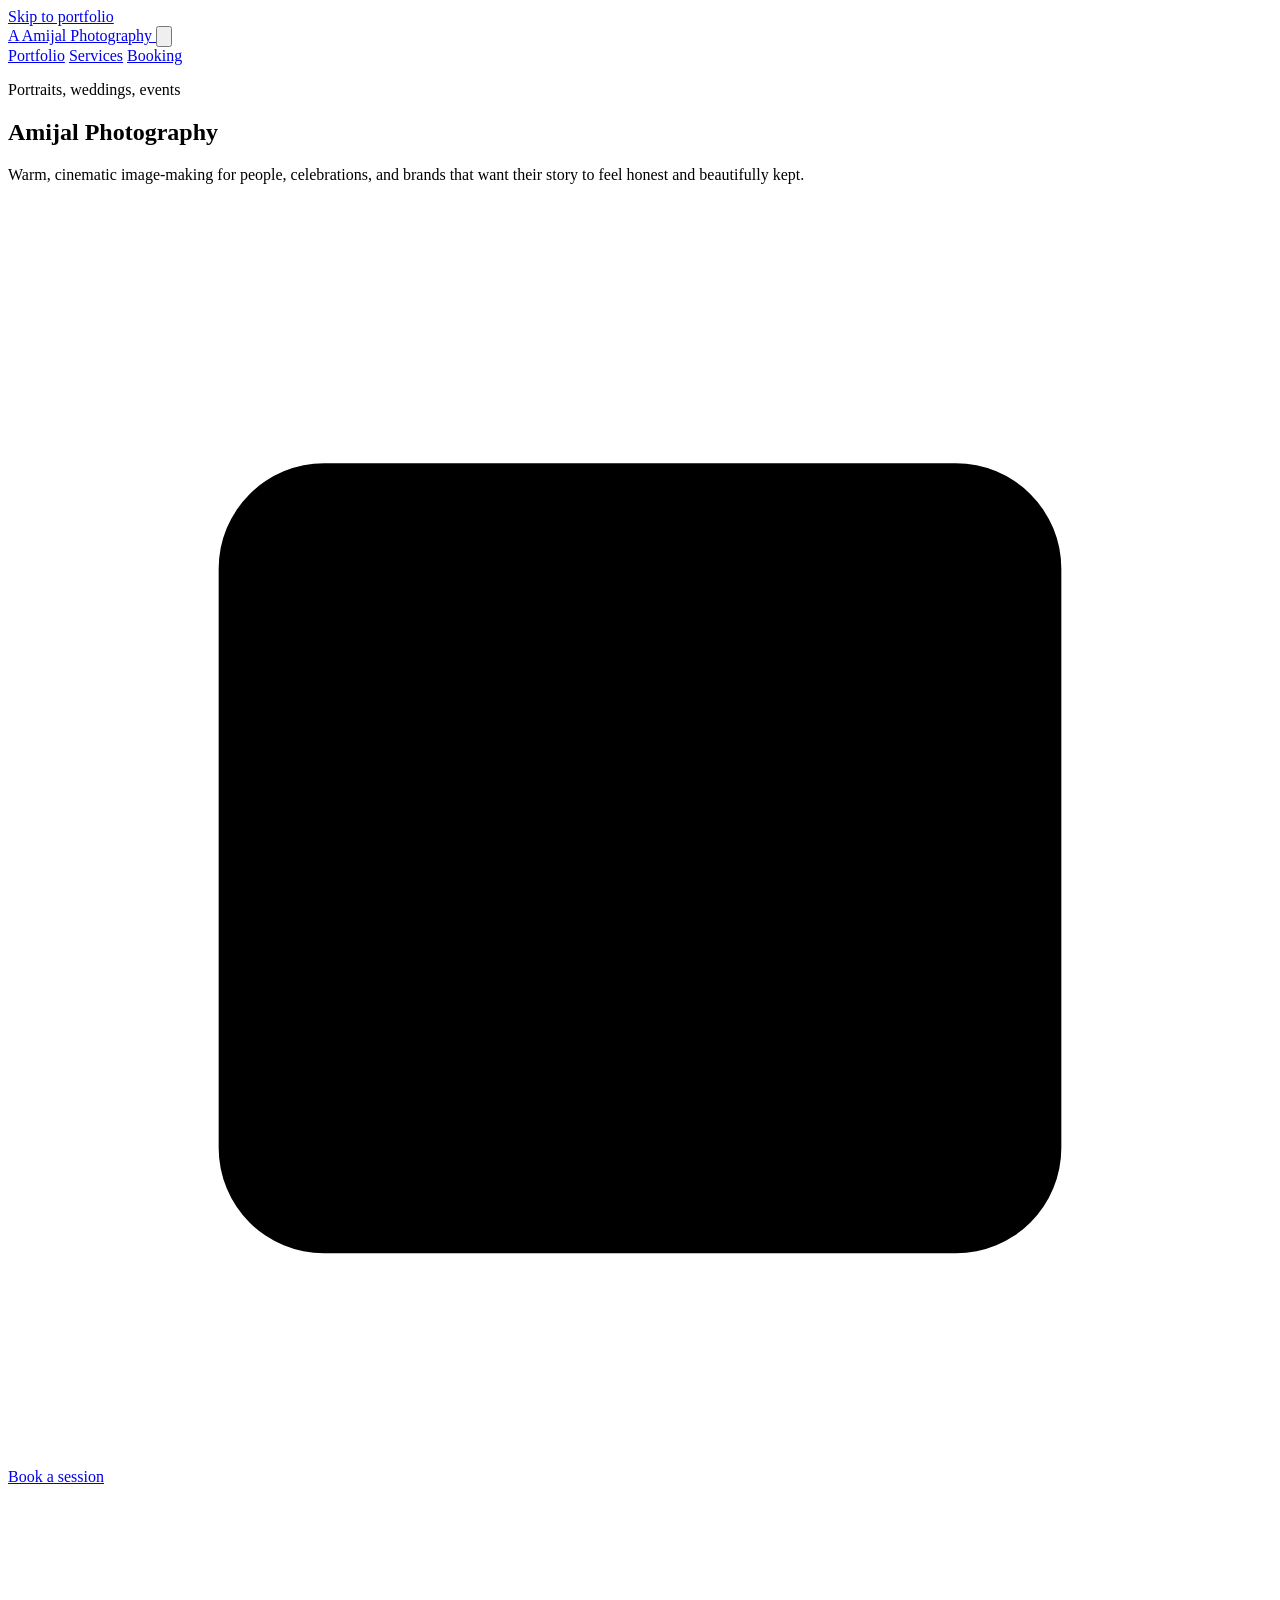
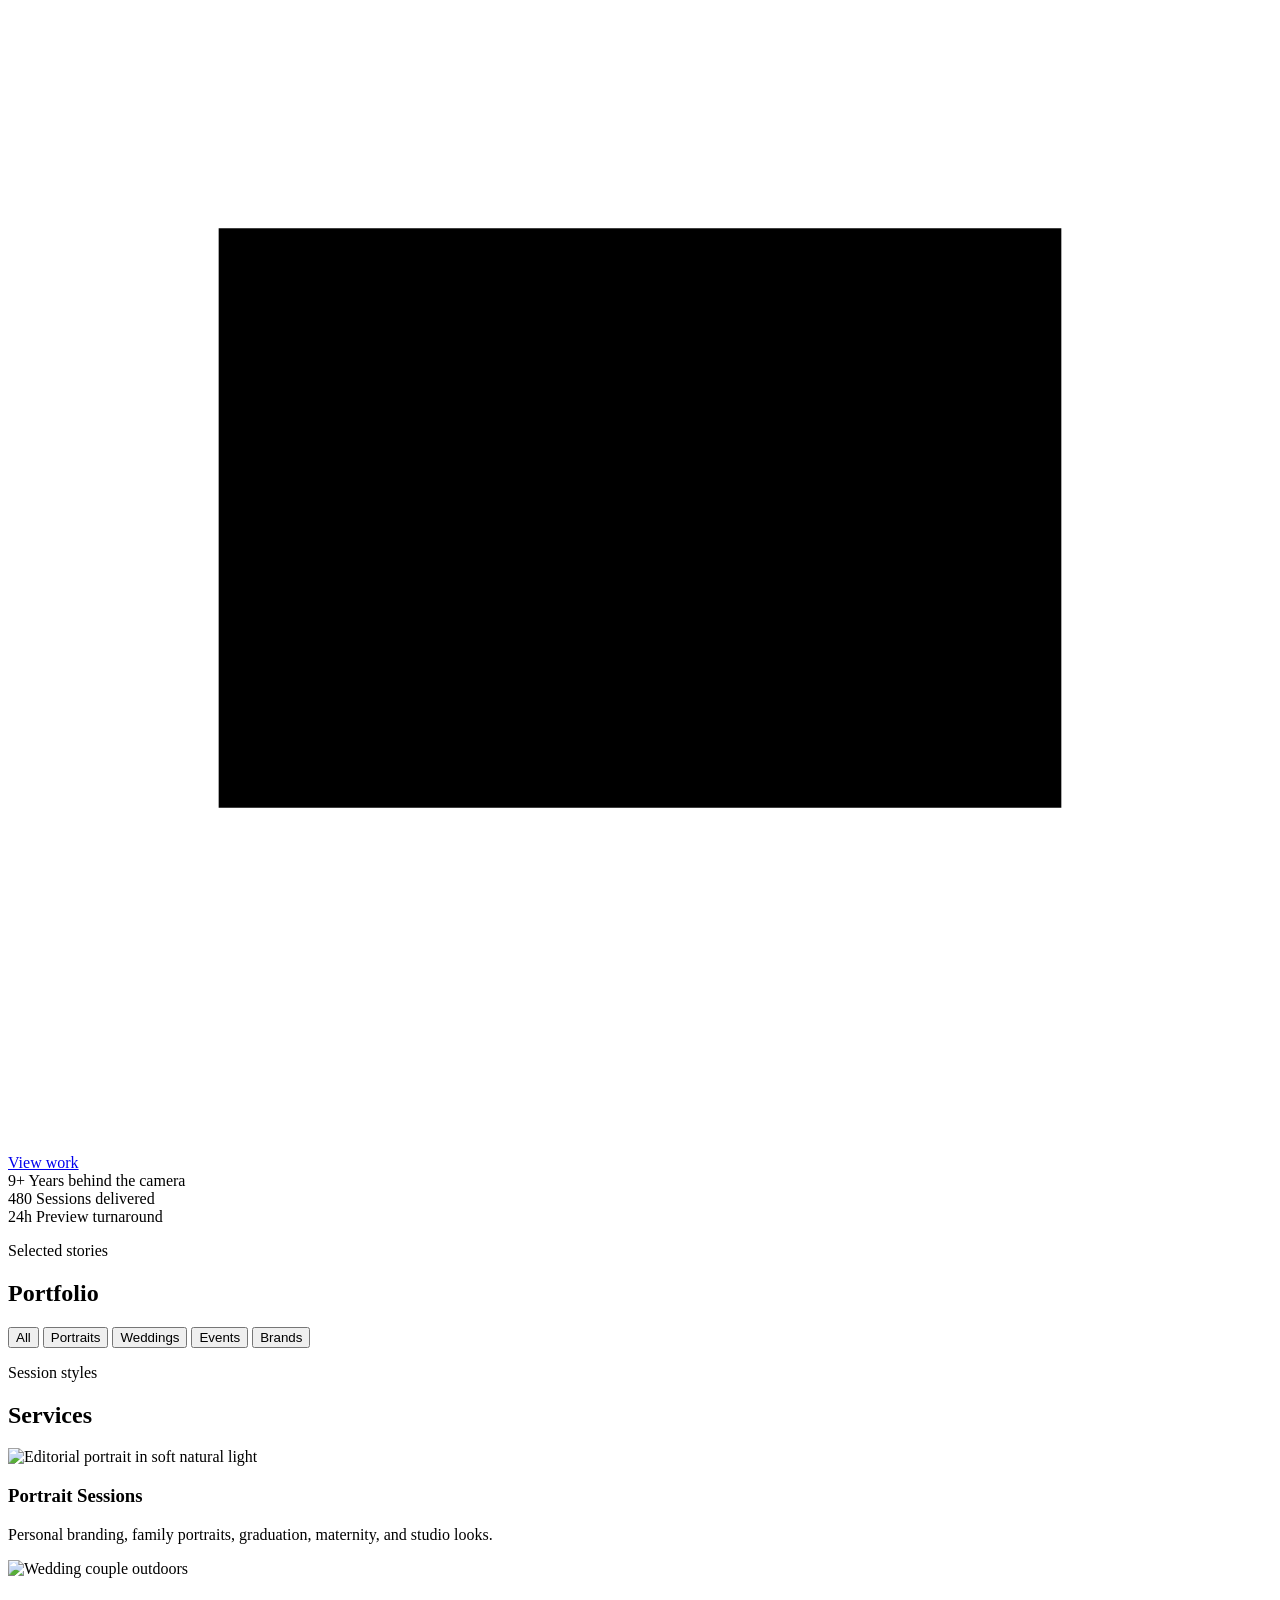
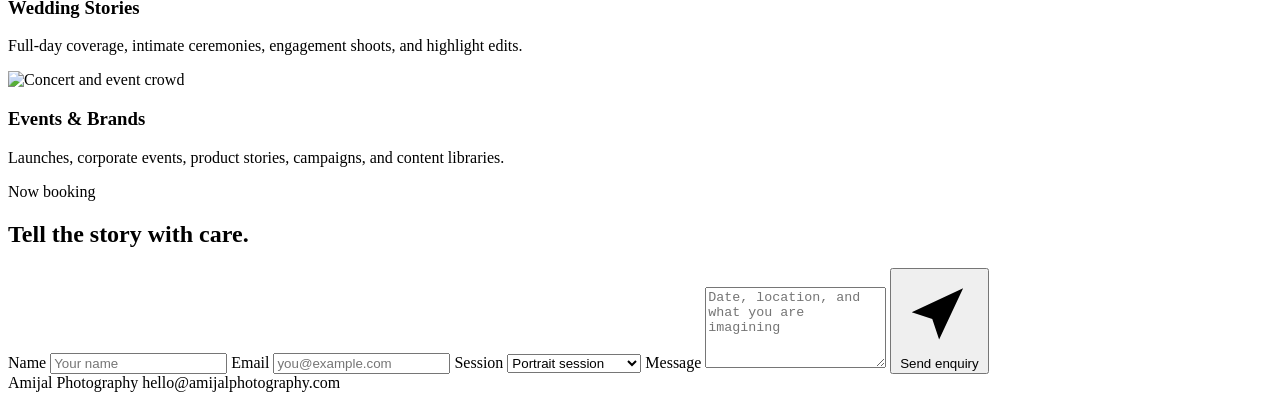
==== index.html @ fcd5b24d "Add photography website HTML" ====
<!doctype html>
<html lang="en">
  <head>
    <meta charset="utf-8">
    <meta name="viewport" content="width=device-width, initial-scale=1">
    <title>Amijal Photography</title>
    <meta
      name="description"
      content="Amijal Photography captures portraits, weddings, events, and brand stories with warm editorial style."
    >
    <link rel="stylesheet" href="styles.css">
  </head>
  <body>
    <a class="skip-link" href="#portfolio">Skip to portfolio</a>

    <header class="site-header" aria-label="Site header">
      <a class="brand" href="#" aria-label="Amijal Photography home">
        <span class="brand-mark" aria-hidden="true">A</span>
        <span>Amijal Photography</span>
      </a>

      <button class="nav-toggle" type="button" aria-label="Open navigation" aria-expanded="false">
        <svg viewBox="0 0 24 24" aria-hidden="true">
          <path d="M4 7h16M4 12h16M4 17h16"></path>
        </svg>
      </button>

      <nav class="nav-links" aria-label="Primary navigation">
        <a href="#portfolio">Portfolio</a>
        <a href="#services">Services</a>
        <a href="#booking">Booking</a>
      </nav>
    </header>

    <main>
      <section class="hero" aria-label="Amijal Photography">
        <div class="hero-media" aria-hidden="true"></div>
        <div class="hero-content">
          <p class="eyebrow">Portraits, weddings, events</p>
          <h1>Amijal Photography</h1>
          <p>
            Warm, cinematic image-making for people, celebrations, and brands
            that want their story to feel honest and beautifully kept.
          </p>
          <div class="hero-actions">
            <a class="button primary" href="#booking">
              <svg viewBox="0 0 24 24" aria-hidden="true">
                <path d="M8 7V3m8 4V3M5 11h14M6 5h12a2 2 0 0 1 2 2v11a2 2 0 0 1-2 2H6a2 2 0 0 1-2-2V7a2 2 0 0 1 2-2Z"></path>
              </svg>
              Book a session
            </a>
            <a class="button ghost" href="#portfolio">
              <svg viewBox="0 0 24 24" aria-hidden="true">
                <path d="M4 6.5h16v11H4Z"></path>
                <path d="m7 15 3.3-3.3 2.2 2.2 2.1-2.6L18 15"></path>
              </svg>
              View work
            </a>
          </div>
        </div>
      </section>

      <section class="intro-band" aria-label="Studio highlights">
        <div class="intro-grid">
          <div>
            <span class="stat-value">9+</span>
            <span class="stat-label">Years behind the camera</span>
          </div>
          <div>
            <span class="stat-value">480</span>
            <span class="stat-label">Sessions delivered</span>
          </div>
          <div>
            <span class="stat-value">24h</span>
            <span class="stat-label">Preview turnaround</span>
          </div>
        </div>
      </section>

      <section class="portfolio-band" id="portfolio" aria-labelledby="portfolioTitle">
        <div class="section-heading">
          <p class="eyebrow">Selected stories</p>
          <h2 id="portfolioTitle">Portfolio</h2>
        </div>

        <div class="filter-bar" role="group" aria-label="Filter portfolio">
          <button class="filter-button active" type="button" data-filter="All">All</button>
          <button class="filter-button" type="button" data-filter="Portraits">Portraits</button>
          <button class="filter-button" type="button" data-filter="Weddings">Weddings</button>
          <button class="filter-button" type="button" data-filter="Events">Events</button>
          <button class="filter-button" type="button" data-filter="Brands">Brands</button>
        </div>

        <div class="gallery" id="gallery" aria-live="polite"></div>
      </section>

      <section class="services-band" id="services" aria-labelledby="servicesTitle">
        <div class="section-heading">
          <p class="eyebrow">Session styles</p>
          <h2 id="servicesTitle">Services</h2>
        </div>

        <div class="service-grid">
          <article class="service-card">
            <img
              src="https://images.unsplash.com/photo-1529626455594-4ff0802cfb7e?auto=format&fit=crop&w=900&q=85"
              alt="Editorial portrait in soft natural light"
            >
            <div>
              <h3>Portrait Sessions</h3>
              <p>Personal branding, family portraits, graduation, maternity, and studio looks.</p>
            </div>
          </article>
          <article class="service-card">
            <img
              src="https://images.unsplash.com/photo-1519741497674-611481863552?auto=format&fit=crop&w=900&q=85"
              alt="Wedding couple outdoors"
            >
            <div>
              <h3>Wedding Stories</h3>
              <p>Full-day coverage, intimate ceremonies, engagement shoots, and highlight edits.</p>
            </div>
          </article>
          <article class="service-card">
            <img
              src="https://images.unsplash.com/photo-1492684223066-81342ee5ff30?auto=format&fit=crop&w=900&q=85"
              alt="Concert and event crowd"
            >
            <div>
              <h3>Events & Brands</h3>
              <p>Launches, corporate events, product stories, campaigns, and content libraries.</p>
            </div>
          </article>
        </div>
      </section>

      <section class="booking-band" id="booking" aria-labelledby="bookingTitle">
        <div class="booking-layout">
          <div class="section-heading">
            <p class="eyebrow">Now booking</p>
            <h2 id="bookingTitle">Tell the story with care.</h2>
          </div>

          <form class="booking-form" aria-label="Booking enquiry">
            <label>
              <span>Name</span>
              <input type="text" name="name" autocomplete="name" placeholder="Your name">
            </label>
            <label>
              <span>Email</span>
              <input type="email" name="email" autocomplete="email" placeholder="you@example.com">
            </label>
            <label>
              <span>Session</span>
              <select name="session">
                <option>Portrait session</option>
                <option>Wedding coverage</option>
                <option>Event photography</option>
                <option>Brand story</option>
              </select>
            </label>
            <label>
              <span>Message</span>
              <textarea name="message" rows="5" placeholder="Date, location, and what you are imagining"></textarea>
            </label>
            <button class="button primary" type="submit">
              <svg viewBox="0 0 24 24" aria-hidden="true">
                <path d="m4 12 15-7-7 15-2-6Z"></path>
              </svg>
              Send enquiry
            </button>
          </form>
        </div>
      </section>
    </main>

    <footer class="site-footer">
      <span>Amijal Photography</span>
      <span>hello@amijalphotography.com</span>
    </footer>

    <dialog class="lightbox" id="lightbox" aria-label="Portfolio image preview">
      <button class="close-button" type="button" aria-label="Close preview">
        <svg viewBox="0 0 24 24" aria-hidden="true">
          <path d="M6 6l12 12M18 6 6 18"></path>
        </svg>
      </button>
      <img alt="">
      <div>
        <h3></h3>
        <p></p>
      </div>
    </dialog>

    <script src="script.js"></script>
  </body>
</html>
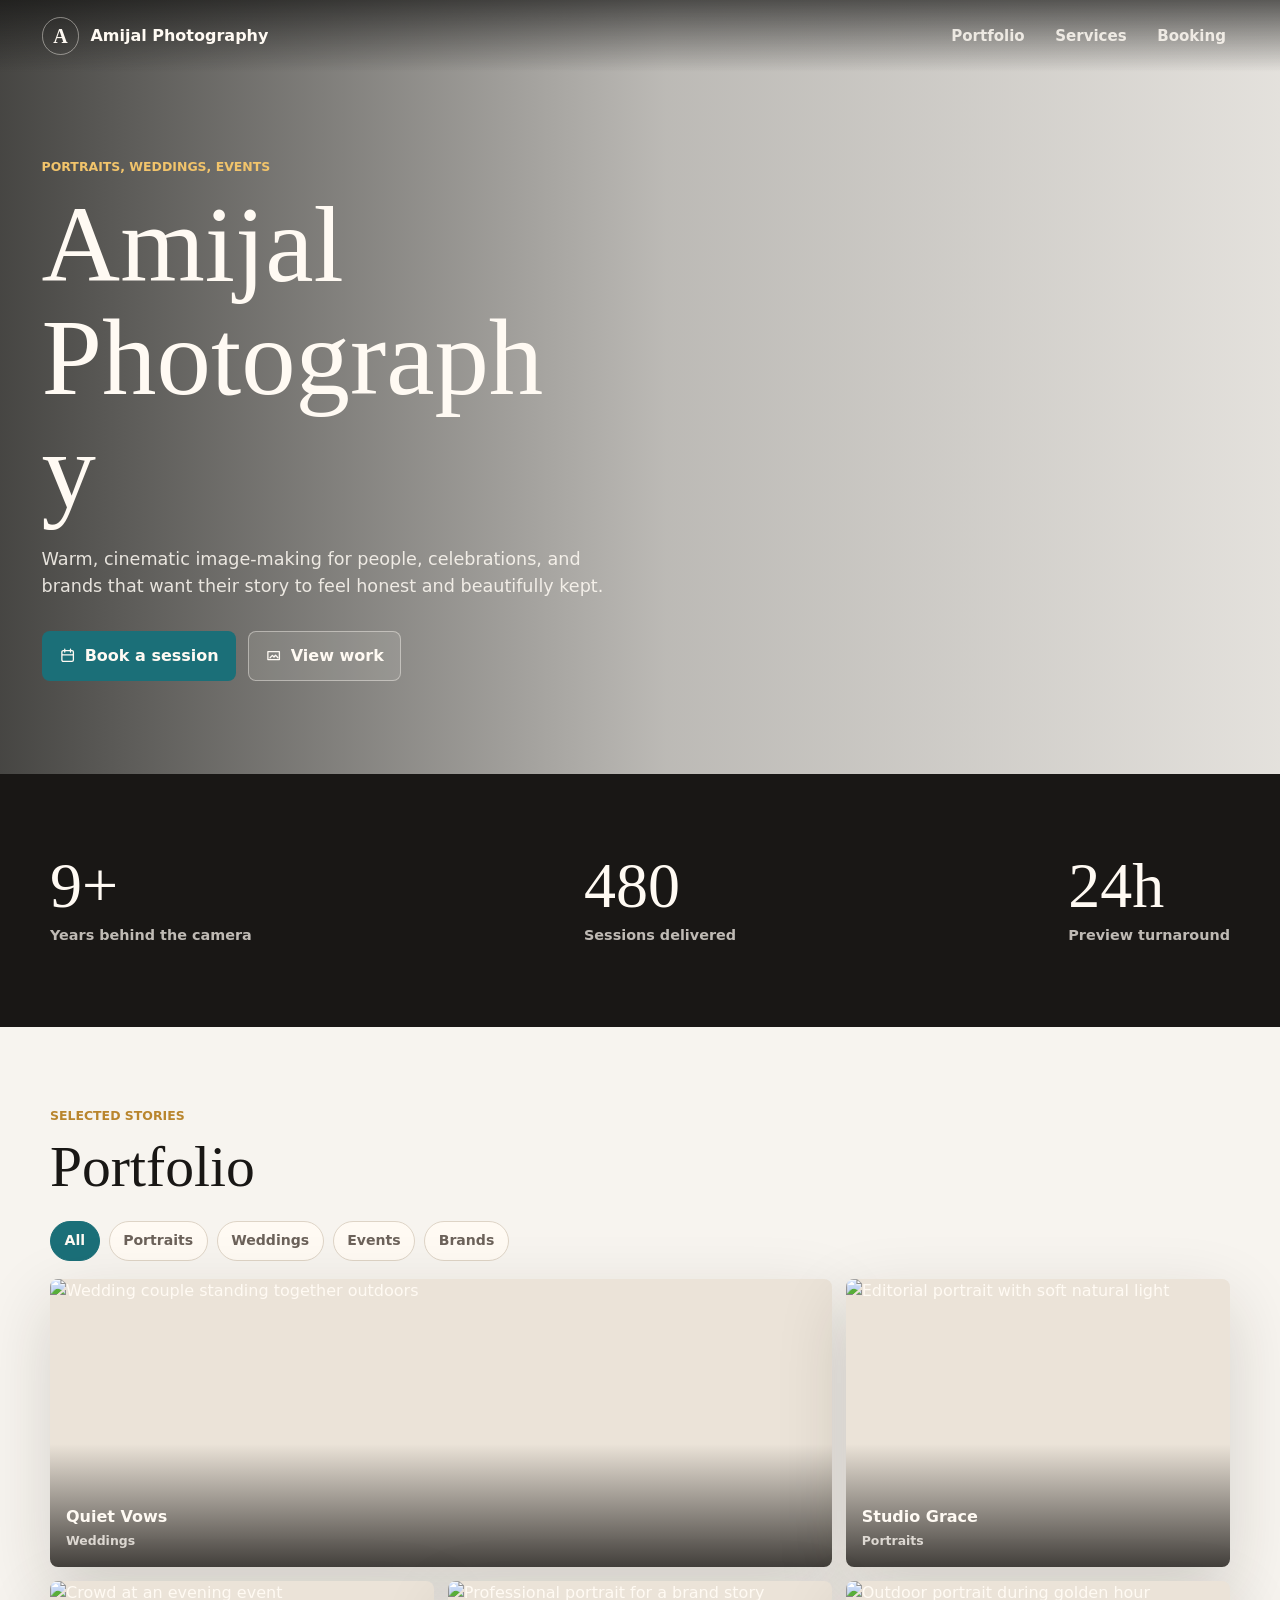
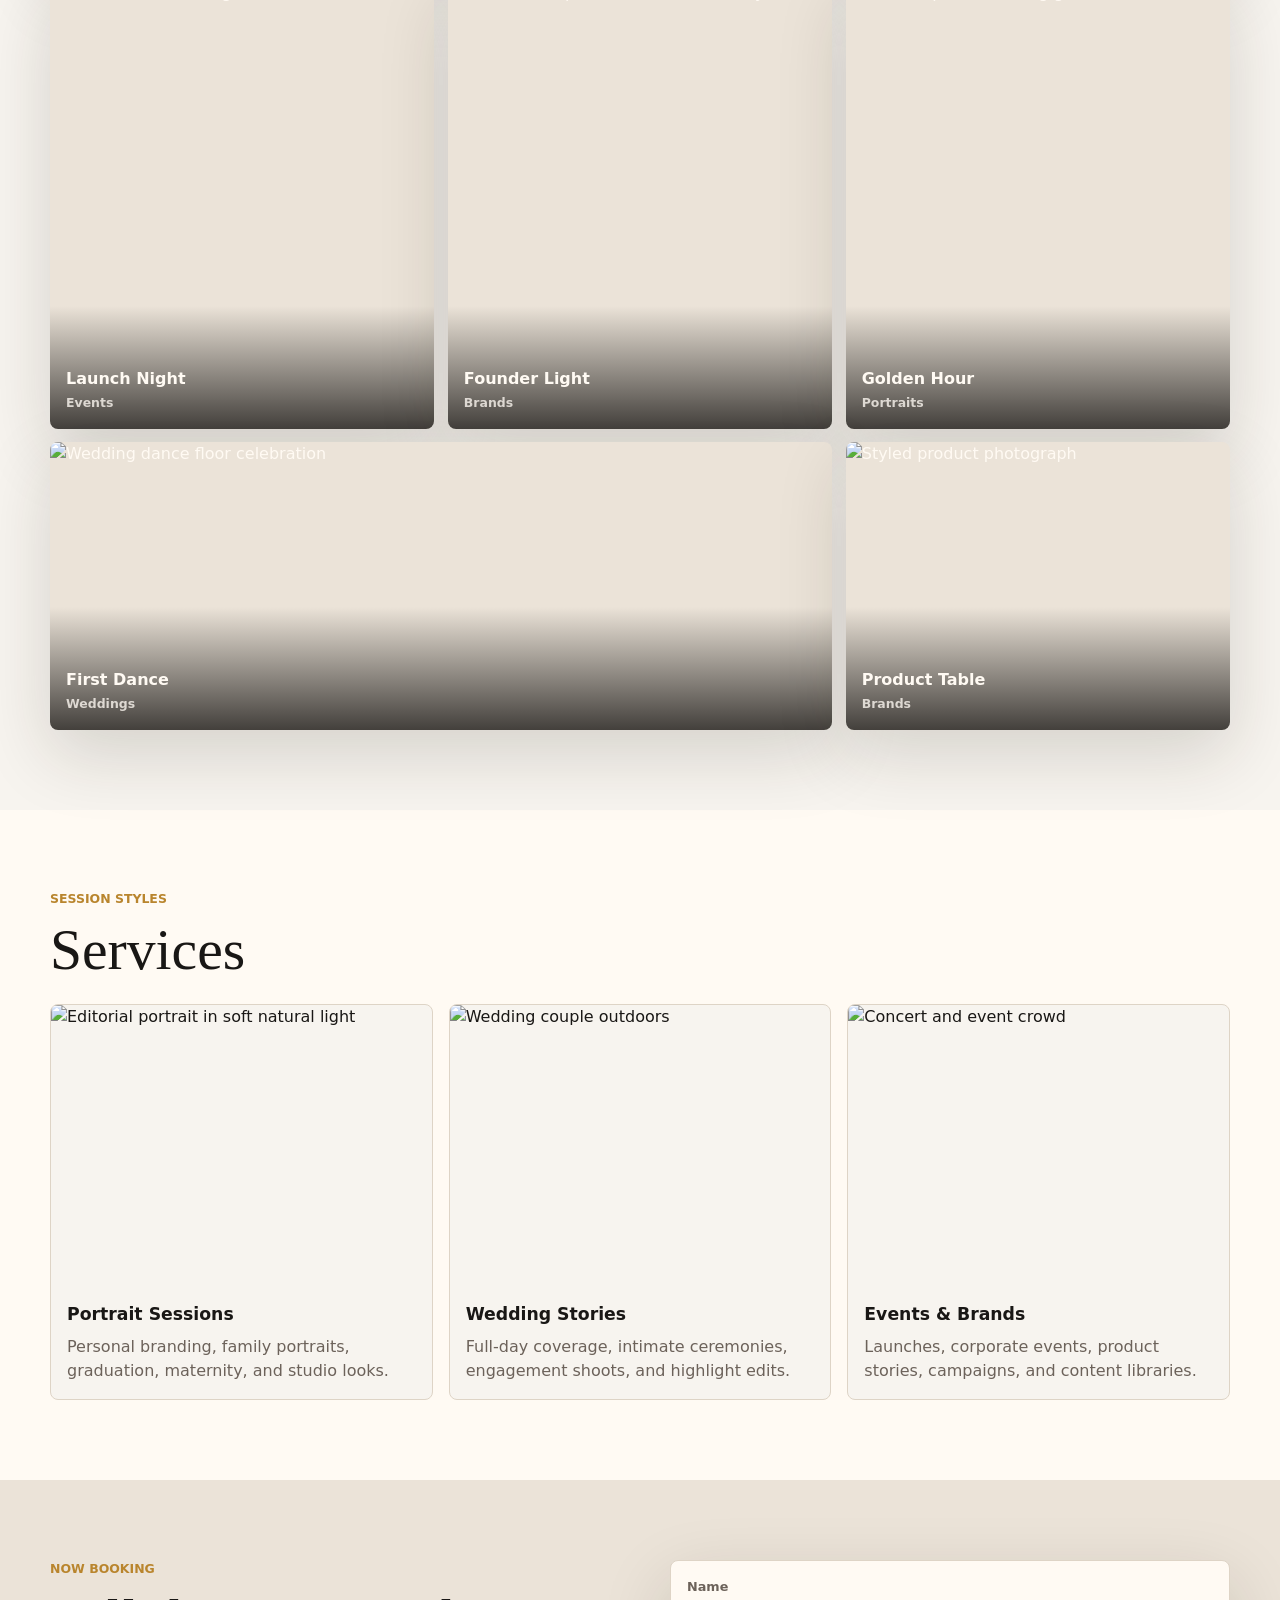
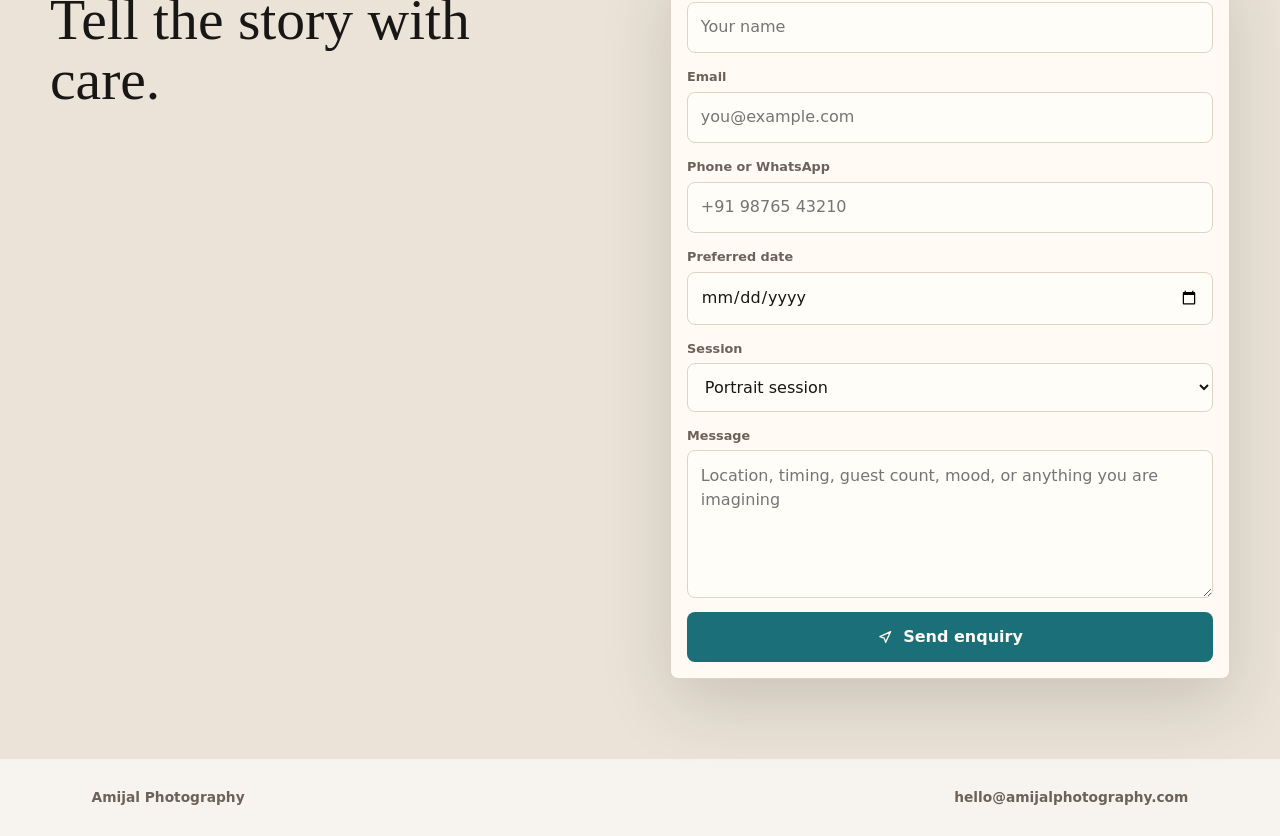
==== commit b1b9c4b0: "Wire booking form to email" ====
--- a/index.html
+++ b/index.html
@@ -141,18 +141,47 @@
             <h2 id="bookingTitle">Tell the story with care.</h2>
           </div>
 
-          <form class="booking-form" aria-label="Booking enquiry">
+          <form
+            class="booking-form"
+            action="https://formsubmit.co/askaboutportrait@gmail.com"
+            method="POST"
+            aria-label="Booking enquiry"
+          >
+            <input type="hidden" name="_subject" value="New Amijal Photography enquiry">
+            <input type="hidden" name="_template" value="table">
+            <input
+              type="hidden"
+              name="_next"
+              value="https://askaboutportrait-gif.github.io/amijalphotography/thanks.html"
+            >
+            <input
+              class="honey-field"
+              type="text"
+              name="_honey"
+              tabindex="-1"
+              autocomplete="off"
+              aria-hidden="true"
+              style="position:absolute;left:-100vw;width:1px;height:1px;opacity:0"
+            >
             <label>
               <span>Name</span>
-              <input type="text" name="name" autocomplete="name" placeholder="Your name">
+              <input type="text" name="name" autocomplete="name" placeholder="Your name" required>
             </label>
             <label>
               <span>Email</span>
-              <input type="email" name="email" autocomplete="email" placeholder="you@example.com">
+              <input type="email" name="email" autocomplete="email" placeholder="you@example.com" required>
+            </label>
+            <label>
+              <span>Phone or WhatsApp</span>
+              <input type="tel" name="phone" autocomplete="tel" placeholder="+91 98765 43210">
+            </label>
+            <label>
+              <span>Preferred date</span>
+              <input type="date" name="preferred_date">
             </label>
             <label>
               <span>Session</span>
-              <select name="session">
+              <select name="session" required>
                 <option>Portrait session</option>
                 <option>Wedding coverage</option>
                 <option>Event photography</option>
@@ -161,7 +190,12 @@
             </label>
             <label>
               <span>Message</span>
-              <textarea name="message" rows="5" placeholder="Date, location, and what you are imagining"></textarea>
+              <textarea
+                name="message"
+                rows="5"
+                placeholder="Location, timing, guest count, mood, or anything you are imagining"
+                required
+              ></textarea>
             </label>
             <button class="button primary" type="submit">
               <svg viewBox="0 0 24 24" aria-hidden="true">
--- a/styles.css
+++ b/styles.css
@@ -0,0 +1,715 @@
+:root {
+  color-scheme: light;
+  --bg: #f7f4ef;
+  --ink: #191715;
+  --muted: #6c625a;
+  --surface: #fffaf3;
+  --surface-strong: #ebe3d8;
+  --line: #ded4c6;
+  --accent: #1b6f78;
+  --accent-strong: #134d56;
+  --rose: #b2554a;
+  --gold: #b9852d;
+  --shadow: 0 24px 70px rgba(35, 28, 21, 0.16);
+  --radius: 8px;
+  --max: 1180px;
+}
+
+* {
+  box-sizing: border-box;
+}
+
+html {
+  scroll-behavior: smooth;
+}
+
+body {
+  min-width: 320px;
+  margin: 0;
+  background: var(--bg);
+  color: var(--ink);
+  font-family:
+    Inter, ui-sans-serif, system-ui, -apple-system, BlinkMacSystemFont, "Segoe UI",
+    sans-serif;
+  line-height: 1.5;
+}
+
+body.menu-open {
+  overflow: hidden;
+}
+
+img {
+  display: block;
+  max-width: 100%;
+}
+
+svg {
+  display: block;
+  fill: none;
+  stroke: currentColor;
+  stroke-linecap: round;
+  stroke-linejoin: round;
+  stroke-width: 1.8;
+}
+
+button,
+input,
+select,
+textarea {
+  font: inherit;
+}
+
+a {
+  color: inherit;
+}
+
+.skip-link {
+  position: fixed;
+  top: -5rem;
+  left: 1rem;
+  z-index: 30;
+  border-radius: var(--radius);
+  background: var(--ink);
+  color: var(--surface);
+  padding: 0.65rem 0.85rem;
+  transition: top 160ms ease;
+}
+
+.skip-link:focus {
+  top: 1rem;
+}
+
+.site-header {
+  position: fixed;
+  top: 0;
+  right: 0;
+  left: 0;
+  z-index: 20;
+  display: grid;
+  grid-template-columns: 1fr auto;
+  align-items: center;
+  min-height: 4.5rem;
+  padding: 0 clamp(1rem, 4vw, 2.6rem);
+  color: #fffaf3;
+}
+
+.site-header::before {
+  position: absolute;
+  inset: 0;
+  z-index: -1;
+  background: linear-gradient(180deg, rgba(13, 13, 12, 0.64), rgba(13, 13, 12, 0));
+  content: "";
+  pointer-events: none;
+}
+
+.brand,
+.nav-links,
+.hero-actions,
+.intro-grid,
+.filter-bar,
+.booking-layout,
+.site-footer {
+  display: flex;
+  align-items: center;
+}
+
+.brand {
+  min-width: 0;
+  gap: 0.7rem;
+  font-weight: 900;
+  text-decoration: none;
+}
+
+.brand-mark {
+  display: grid;
+  flex: 0 0 auto;
+  width: 2.35rem;
+  height: 2.35rem;
+  place-items: center;
+  border: 1px solid rgba(255, 250, 243, 0.44);
+  border-radius: 50%;
+  font-family: Georgia, "Times New Roman", serif;
+  font-size: 1.25rem;
+}
+
+.nav-links {
+  gap: 0.35rem;
+}
+
+.nav-links a {
+  border-radius: var(--radius);
+  color: rgba(255, 250, 243, 0.84);
+  font-size: 0.94rem;
+  font-weight: 800;
+  padding: 0.58rem 0.78rem;
+  text-decoration: none;
+}
+
+.nav-links a:hover,
+.nav-links a:focus-visible {
+  background: rgba(255, 250, 243, 0.16);
+  color: #fffaf3;
+}
+
+.nav-toggle {
+  display: none;
+  width: 2.75rem;
+  height: 2.75rem;
+  place-items: center;
+  border: 1px solid rgba(255, 250, 243, 0.4);
+  border-radius: var(--radius);
+  background: rgba(255, 250, 243, 0.08);
+  color: #fffaf3;
+  cursor: pointer;
+}
+
+.nav-toggle svg {
+  width: 1.25rem;
+}
+
+.hero {
+  position: relative;
+  display: grid;
+  min-height: 86svh;
+  overflow: hidden;
+  place-items: end start;
+  padding: 8rem clamp(1rem, 4vw, 2.6rem) 5.8rem;
+  color: #fffaf3;
+}
+
+.hero-media {
+  position: absolute;
+  inset: 0;
+  z-index: -2;
+  background:
+    linear-gradient(90deg, rgba(12, 12, 10, 0.76), rgba(12, 12, 10, 0.25) 52%, rgba(12, 12, 10, 0.08)),
+    url("https://images.unsplash.com/photo-1511285560929-80b456fea0bc?auto=format&fit=crop&w=2200&q=88")
+      center / cover;
+  transform: scale(1.02);
+}
+
+.hero-content {
+  width: min(42rem, 100%);
+}
+
+.eyebrow {
+  margin: 0 0 0.7rem;
+  color: var(--gold);
+  font-size: 0.78rem;
+  font-weight: 900;
+  letter-spacing: 0;
+  text-transform: uppercase;
+}
+
+.hero .eyebrow {
+  color: #f2c46b;
+}
+
+h1,
+h2,
+h3,
+p {
+  overflow-wrap: anywhere;
+}
+
+h1,
+h2,
+h3 {
+  margin: 0;
+  line-height: 1.04;
+}
+
+h1 {
+  max-width: 10ch;
+  font-family: Georgia, "Times New Roman", serif;
+  font-size: clamp(3.6rem, 6.8rem, 7.3rem);
+  font-weight: 500;
+  letter-spacing: 0;
+}
+
+h2 {
+  font-family: Georgia, "Times New Roman", serif;
+  font-size: clamp(2.35rem, 3.6rem, 4rem);
+  font-weight: 500;
+  letter-spacing: 0;
+}
+
+h3 {
+  font-size: 1.08rem;
+  font-weight: 900;
+  letter-spacing: 0;
+}
+
+.hero p:not(.eyebrow) {
+  max-width: 36rem;
+  margin: 1.2rem 0 0;
+  color: rgba(255, 250, 243, 0.86);
+  font-size: 1.1rem;
+}
+
+.hero-actions {
+  flex-wrap: wrap;
+  gap: 0.75rem;
+  margin-top: 2rem;
+}
+
+.button {
+  display: inline-flex;
+  align-items: center;
+  justify-content: center;
+  min-height: 2.9rem;
+  gap: 0.55rem;
+  border: 1px solid transparent;
+  border-radius: var(--radius);
+  cursor: pointer;
+  font-weight: 900;
+  padding: 0.76rem 1rem;
+  text-decoration: none;
+}
+
+.button svg {
+  width: 1.08rem;
+  flex: 0 0 auto;
+}
+
+.button.primary {
+  background: var(--accent);
+  color: #fffaf3;
+}
+
+.button.primary:hover,
+.button.primary:focus-visible {
+  background: var(--accent-strong);
+}
+
+.button.ghost {
+  border-color: rgba(255, 250, 243, 0.42);
+  background: rgba(255, 250, 243, 0.1);
+  color: #fffaf3;
+}
+
+.button:hover,
+.button:focus-visible,
+.gallery-item:hover,
+.gallery-item:focus-visible {
+  transform: translateY(-1px);
+}
+
+.intro-band,
+.portfolio-band,
+.services-band,
+.booking-band {
+  padding: 5rem clamp(1rem, 4vw, 2.6rem);
+}
+
+.intro-band {
+  background: var(--ink);
+  color: #fffaf3;
+}
+
+.intro-grid,
+.section-heading,
+.filter-bar,
+.gallery,
+.service-grid,
+.booking-layout,
+.site-footer {
+  max-width: var(--max);
+  margin-right: auto;
+  margin-left: auto;
+}
+
+.intro-grid {
+  justify-content: space-between;
+  gap: 1rem;
+}
+
+.intro-grid div {
+  min-width: 0;
+}
+
+.stat-value,
+.stat-label {
+  display: block;
+}
+
+.stat-value {
+  font-family: Georgia, "Times New Roman", serif;
+  font-size: clamp(2.4rem, 4rem, 4.4rem);
+  line-height: 1;
+}
+
+.stat-label {
+  color: rgba(255, 250, 243, 0.72);
+  font-size: 0.9rem;
+  font-weight: 800;
+  margin-top: 0.45rem;
+}
+
+.portfolio-band {
+  background: var(--bg);
+}
+
+.section-heading {
+  margin-bottom: 1.5rem;
+}
+
+.section-heading p:not(.eyebrow) {
+  color: var(--muted);
+  margin: 0.8rem 0 0;
+}
+
+.filter-bar {
+  flex-wrap: wrap;
+  gap: 0.55rem;
+  margin-bottom: 1.1rem;
+}
+
+.filter-button {
+  min-height: 2.55rem;
+  border: 1px solid var(--line);
+  border-radius: 999px;
+  background: var(--surface);
+  color: var(--muted);
+  cursor: pointer;
+  font-size: 0.88rem;
+  font-weight: 900;
+  padding: 0 0.85rem;
+}
+
+.filter-button.active {
+  border-color: var(--accent);
+  background: var(--accent);
+  color: #fffaf3;
+}
+
+.gallery {
+  display: grid;
+  grid-template-columns: repeat(12, 1fr);
+  gap: 0.85rem;
+}
+
+.gallery-item {
+  position: relative;
+  min-height: 18rem;
+  overflow: hidden;
+  border: 0;
+  border-radius: var(--radius);
+  background: var(--surface-strong);
+  box-shadow: var(--shadow);
+  color: #fffaf3;
+  cursor: pointer;
+  grid-column: span 4;
+  padding: 0;
+  text-align: left;
+}
+
+.gallery-item.wide {
+  grid-column: span 8;
+}
+
+.gallery-item.tall {
+  min-height: 28rem;
+}
+
+.gallery-item img {
+  width: 100%;
+  height: 100%;
+  min-height: inherit;
+  object-fit: cover;
+  transition: transform 500ms ease;
+}
+
+.gallery-item:hover img,
+.gallery-item:focus-visible img {
+  transform: scale(1.045);
+}
+
+.gallery-caption {
+  position: absolute;
+  right: 0;
+  bottom: 0;
+  left: 0;
+  padding: 3.8rem 1rem 1rem;
+  background: linear-gradient(180deg, rgba(20, 18, 16, 0), rgba(20, 18, 16, 0.78));
+}
+
+.gallery-caption span {
+  display: block;
+  color: rgba(255, 250, 243, 0.78);
+  font-size: 0.78rem;
+  font-weight: 900;
+  margin-top: 0.2rem;
+}
+
+.services-band {
+  background: var(--surface);
+}
+
+.service-grid {
+  display: grid;
+  grid-template-columns: repeat(3, minmax(0, 1fr));
+  gap: 1rem;
+}
+
+.service-card {
+  overflow: hidden;
+  border: 1px solid var(--line);
+  border-radius: var(--radius);
+  background: var(--bg);
+}
+
+.service-card img {
+  width: 100%;
+  aspect-ratio: 4 / 3;
+  object-fit: cover;
+}
+
+.service-card div {
+  padding: 1rem;
+}
+
+.service-card p {
+  margin: 0.65rem 0 0;
+  color: var(--muted);
+}
+
+.booking-band {
+  background: var(--surface-strong);
+}
+
+.booking-layout {
+  align-items: start;
+  gap: clamp(2rem, 6vw, 6rem);
+  justify-content: space-between;
+}
+
+.booking-layout .section-heading {
+  flex: 1 1 21rem;
+  margin: 0;
+}
+
+.booking-form {
+  display: grid;
+  flex: 1 1 28rem;
+  max-width: 35rem;
+  gap: 0.85rem;
+  border: 1px solid var(--line);
+  border-radius: var(--radius);
+  background: var(--surface);
+  box-shadow: var(--shadow);
+  padding: 1rem;
+}
+
+.booking-form label {
+  display: grid;
+  gap: 0.35rem;
+}
+
+.booking-form span {
+  color: var(--muted);
+  font-size: 0.8rem;
+  font-weight: 900;
+}
+
+.booking-form input,
+.booking-form select,
+.booking-form textarea {
+  width: 100%;
+  border: 1px solid var(--line);
+  border-radius: var(--radius);
+  background: #fffdf8;
+  color: var(--ink);
+  outline: 0;
+  padding: 0.8rem;
+}
+
+.booking-form textarea {
+  resize: vertical;
+}
+
+.booking-form input:focus,
+.booking-form select:focus,
+.booking-form textarea:focus {
+  border-color: var(--accent);
+  box-shadow: 0 0 0 3px rgba(27, 111, 120, 0.16);
+}
+
+.site-footer {
+  justify-content: space-between;
+  min-height: 4.8rem;
+  padding: 0 clamp(1rem, 4vw, 2.6rem);
+  color: var(--muted);
+  font-size: 0.86rem;
+  font-weight: 900;
+}
+
+.lightbox {
+  width: min(58rem, calc(100vw - 2rem));
+  border: 0;
+  border-radius: var(--radius);
+  background: var(--surface);
+  color: var(--ink);
+  box-shadow: var(--shadow);
+  padding: 0;
+}
+
+.lightbox::backdrop {
+  background: rgba(18, 16, 13, 0.72);
+}
+
+.lightbox img {
+  width: 100%;
+  max-height: 72svh;
+  object-fit: cover;
+}
+
+.lightbox div {
+  padding: 1rem;
+}
+
+.lightbox p {
+  margin: 0.45rem 0 0;
+  color: var(--muted);
+}
+
+.close-button {
+  position: absolute;
+  top: 0.75rem;
+  right: 0.75rem;
+  display: grid;
+  width: 2.5rem;
+  height: 2.5rem;
+  place-items: center;
+  border: 1px solid rgba(255, 250, 243, 0.42);
+  border-radius: var(--radius);
+  background: rgba(20, 18, 16, 0.58);
+  color: #fffaf3;
+  cursor: pointer;
+}
+
+.close-button svg {
+  width: 1.1rem;
+}
+
+@media (max-width: 900px) {
+  .gallery-item,
+  .gallery-item.wide {
+    grid-column: span 6;
+  }
+
+  .service-grid,
+  .booking-layout {
+    display: grid;
+    grid-template-columns: 1fr;
+  }
+
+  .booking-form {
+    max-width: none;
+  }
+}
+
+@media (max-width: 680px) {
+  .site-header {
+    min-height: 4rem;
+  }
+
+  .nav-toggle {
+    display: grid;
+  }
+
+  .nav-links {
+    position: fixed;
+    top: 4rem;
+    right: 1rem;
+    left: 1rem;
+    display: none;
+    flex-direction: column;
+    align-items: stretch;
+    border: 1px solid rgba(255, 250, 243, 0.22);
+    border-radius: var(--radius);
+    background: rgba(25, 23, 21, 0.94);
+    padding: 0.5rem;
+  }
+
+  body.menu-open .nav-links {
+    display: flex;
+  }
+
+  .nav-links a {
+    padding: 0.85rem;
+  }
+
+  .hero {
+    min-height: 84svh;
+    padding-top: 7rem;
+    padding-bottom: 4rem;
+  }
+
+  .hero-media {
+    background:
+      linear-gradient(180deg, rgba(12, 12, 10, 0.32), rgba(12, 12, 10, 0.72)),
+      url("https://images.unsplash.com/photo-1511285560929-80b456fea0bc?auto=format&fit=crop&w=1200&q=86")
+        center / cover;
+  }
+
+  .intro-grid {
+    display: grid;
+    grid-template-columns: 1fr;
+  }
+
+  .gallery {
+    grid-template-columns: 1fr;
+  }
+
+  .gallery-item,
+  .gallery-item.wide {
+    grid-column: auto;
+  }
+
+  .gallery-item,
+  .gallery-item.tall {
+    min-height: 21rem;
+  }
+
+  .site-footer {
+    display: grid;
+    gap: 0.3rem;
+    justify-content: start;
+    padding-top: 1rem;
+    padding-bottom: 1rem;
+  }
+}
+
+@media (max-width: 460px) {
+  .brand span:last-child {
+    max-width: 12rem;
+    overflow: hidden;
+    text-overflow: ellipsis;
+    white-space: nowrap;
+  }
+
+  .hero-actions,
+  .button {
+    width: 100%;
+  }
+
+  .intro-band,
+  .portfolio-band,
+  .services-band,
+  .booking-band {
+    padding-top: 3.5rem;
+    padding-bottom: 3.5rem;
+  }
+}
+
+@media (prefers-reduced-motion: reduce) {
+  *,
+  *::before,
+  *::after {
+    scroll-behavior: auto !important;
+    transition-duration: 0.01ms !important;
+    animation-duration: 0.01ms !important;
+    animation-iteration-count: 1 !important;
+  }
+}
